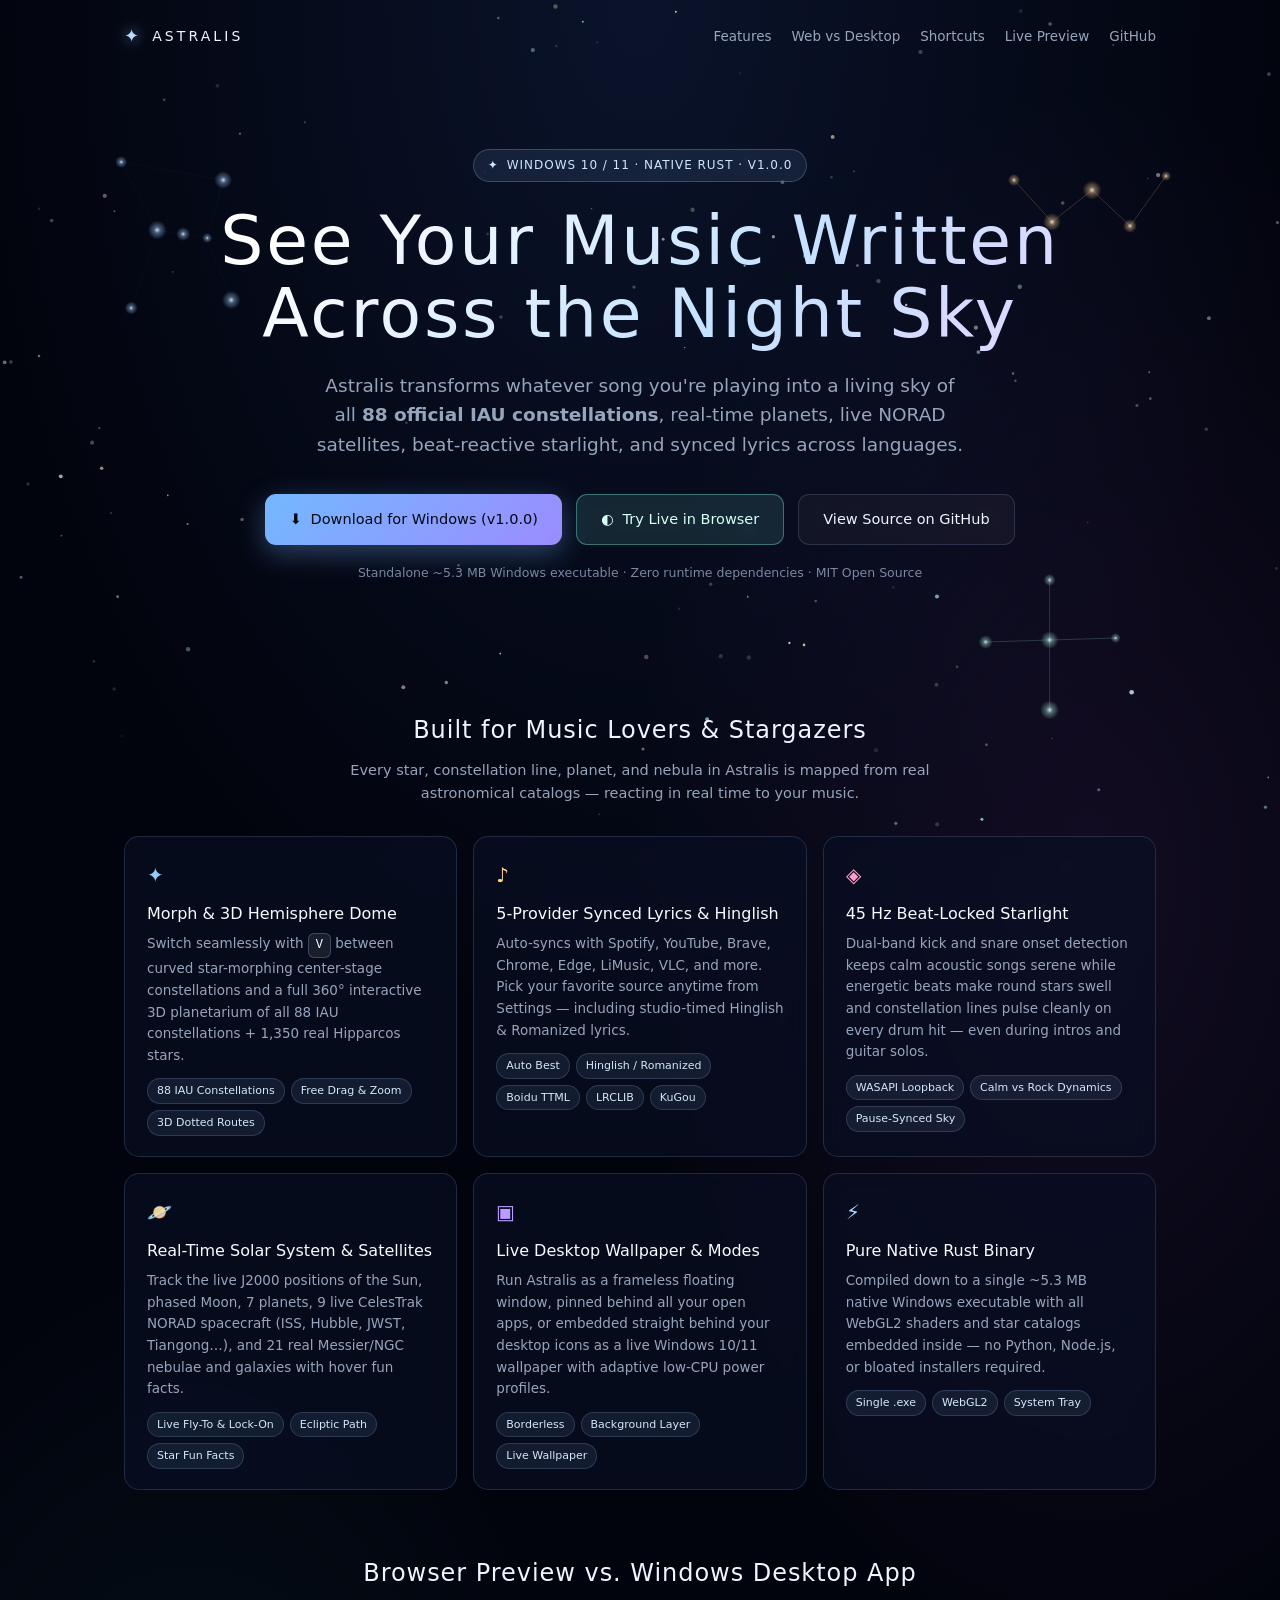
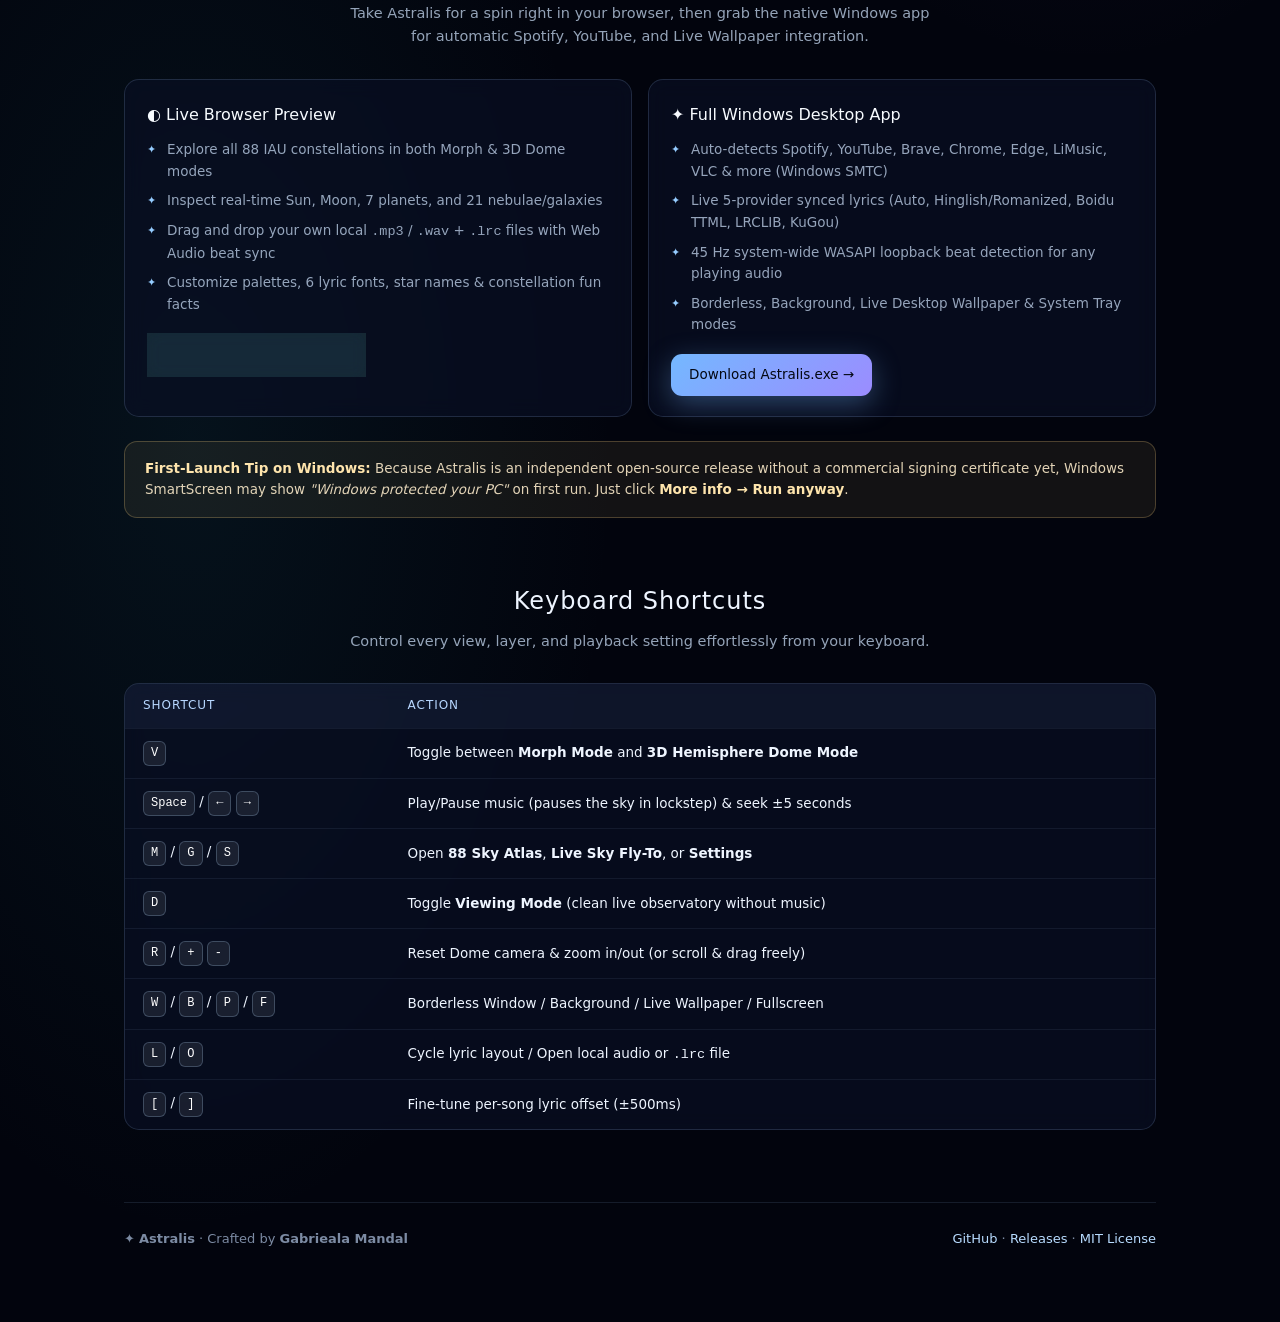
==== docs/index.html @ cbaee96d "Add Astralis website and live browser preview" ====
<!DOCTYPE html>
<html lang="en">
<head>
  <meta charset="UTF-8" />
  <meta name="viewport" content="width=device-width, initial-scale=1.0" />
  <title>✦ Astralis — Real-Time Celestial Observatory &amp; Music Visualizer</title>
  <meta name="description" content="Astralis transforms whatever music you're listening to into a living sky of all 88 official IAU constellations, real-time planets, live satellites, beat-reactive starlight, and multilingual synced lyrics." />
  <style>
    :root {
      --bg: #02040d;
      --bg-card: rgba(10, 16, 36, 0.68);
      --border: rgba(165, 205, 255, 0.16);
      --border-strong: rgba(175, 218, 255, 0.36);
      --text: #eef5ff;
      --text-muted: rgba(205, 224, 250, 0.72);
      --accent: #95ccff;
      --gold: #ffd485;
      --rose: #ff9ec7;
      --teal: #79f2de;
      --violet: #b99cff;
    }

    * { box-sizing: border-box; margin: 0; padding: 0; }

    html {
      scroll-behavior: smooth;
      background: var(--bg);
      color: var(--text);
      font-family: "Segoe UI Variable Display", "Segoe UI", system-ui, -apple-system, sans-serif;
    }

    body {
      min-height: 100vh;
      overflow-x: hidden;
      background:
        radial-gradient(ellipse 80% 55% at 50% 0%, rgba(36, 68, 138, 0.24), transparent 65%),
        radial-gradient(ellipse 60% 45% at 85% 30%, rgba(120, 62, 165, 0.14), transparent 60%),
        radial-gradient(ellipse 55% 45% at 15% 70%, rgba(30, 120, 135, 0.12), transparent 60%),
        var(--bg);
      line-height: 1.6;
    }

    #starfield {
      position: fixed;
      inset: 0;
      width: 100%;
      height: 100%;
      z-index: 0;
      pointer-events: none;
    }

    .page {
      position: relative;
      z-index: 1;
      max-width: 1080px;
      margin: 0 auto;
      padding: 0 24px 72px;
    }

    /* Top Nav */
    nav {
      display: flex;
      align-items: center;
      justify-content: space-between;
      padding: 22px 0;
      gap: 16px;
    }

    .brand {
      display: inline-flex;
      align-items: center;
      gap: 10px;
      text-decoration: none;
      color: var(--text);
      font-weight: 500;
      letter-spacing: 0.22em;
      font-size: 14px;
    }

    .brand-star {
      color: #b7dcff;
      font-size: 18px;
      text-shadow: 0 0 14px rgba(150, 210, 255, 0.85);
    }

    .nav-links {
      display: flex;
      align-items: center;
      gap: 20px;
      flex-wrap: wrap;
    }

    .nav-links a {
      color: var(--text-muted);
      text-decoration: none;
      font-size: 13.5px;
      transition: color 0.18s ease;
    }

    .nav-links a:hover { color: #ffffff; }

    /* Hero */
    .hero {
      text-align: center;
      padding: 76px 0 64px;
    }

    .pill-badge {
      display: inline-flex;
      align-items: center;
      gap: 8px;
      padding: 6px 14px;
      border-radius: 999px;
      background: rgba(135, 190, 255, 0.10);
      border: 1px solid rgba(165, 212, 255, 0.24);
      color: #cfe6ff;
      font-size: 12px;
      letter-spacing: 0.08em;
      text-transform: uppercase;
      margin-bottom: 22px;
      backdrop-filter: blur(8px);
    }

    h1 {
      font-size: clamp(40px, 7vw, 68px);
      font-weight: 300;
      letter-spacing: 0.04em;
      line-height: 1.08;
      margin-bottom: 20px;
      background: linear-gradient(135deg, #ffffff 15%, #c5e2ff 60%, #e7d4ff 100%);
      -webkit-background-clip: text;
      -webkit-text-fill-color: transparent;
    }

    .hero-sub {
      max-width: 650px;
      margin: 0 auto 34px;
      font-size: clamp(15.5px, 2vw, 18.5px);
      color: var(--text-muted);
      font-weight: 300;
    }

    .cta-row {
      display: flex;
      justify-content: center;
      flex-wrap: wrap;
      gap: 14px;
      margin-bottom: 18px;
    }

    .btn {
      display: inline-flex;
      align-items: center;
      justify-content: center;
      gap: 9px;
      padding: 13px 24px;
      border-radius: 11px;
      font-size: 14.5px;
      font-weight: 500;
      text-decoration: none;
      cursor: pointer;
      transition: transform 0.16s ease, box-shadow 0.18s ease, background 0.18s ease, border-color 0.18s ease;
    }

    .btn:hover { transform: translateY(-2px); }

    .btn-primary {
      background: linear-gradient(135deg, #74b8ff, #9b8cff);
      color: #040814;
      box-shadow: 0 8px 28px rgba(118, 178, 255, 0.34);
    }

    .btn-primary:hover {
      box-shadow: 0 12px 34px rgba(130, 190, 255, 0.50);
    }

    .btn-preview {
      background: rgba(120, 225, 210, 0.13);
      color: #d7fff8;
      border: 1px solid rgba(125, 240, 220, 0.38);
      backdrop-filter: blur(8px);
    }

    .btn-preview:hover {
      background: rgba(120, 225, 210, 0.22);
      border-color: rgba(155, 250, 235, 0.65);
    }

    .btn-ghost {
      background: rgba(255, 255, 255, 0.04);
      color: var(--text);
      border: 1px solid var(--border);
      backdrop-filter: blur(8px);
    }

    .btn-ghost:hover {
      background: rgba(255, 255, 255, 0.09);
      border-color: var(--border-strong);
    }

    .hero-meta {
      font-size: 12.5px;
      color: rgba(190, 212, 245, 0.62);
    }

    /* Glass Cards */
    .section {
      margin-top: 64px;
    }

    .section-title {
      font-size: 24px;
      font-weight: 400;
      letter-spacing: 0.04em;
      margin-bottom: 10px;
      text-align: center;
    }

    .section-desc {
      text-align: center;
      color: var(--text-muted);
      font-size: 14.5px;
      max-width: 600px;
      margin: 0 auto 30px;
    }

    .grid-3 {
      display: grid;
      grid-template-columns: repeat(auto-fit, minmax(290px, 1fr));
      gap: 16px;
    }

    .card {
      padding: 22px 22px 20px;
      border-radius: 15px;
      background: var(--bg-card);
      border: 1px solid var(--border);
      backdrop-filter: blur(10px);
      transition: border-color 0.2s ease, transform 0.2s ease;
    }

    .card:hover {
      border-color: var(--border-strong);
      transform: translateY(-2px);
    }

    .card-icon {
      font-size: 20px;
      margin-bottom: 10px;
      display: inline-block;
    }

    .card h3 {
      font-size: 16px;
      font-weight: 500;
      margin-bottom: 7px;
      color: #f7fbff;
    }

    .card p {
      font-size: 13.5px;
      color: var(--text-muted);
    }

    .chips {
      display: flex;
      flex-wrap: wrap;
      gap: 6px;
      margin-top: 12px;
    }

    .chip {
      font-size: 11px;
      padding: 3px 9px;
      border-radius: 999px;
      background: rgba(150, 195, 255, 0.09);
      border: 1px solid rgba(160, 205, 255, 0.18);
      color: #d3e7ff;
    }

    /* Comparison / Preview Box */
    .split-box {
      display: grid;
      grid-template-columns: repeat(auto-fit, minmax(300px, 1fr));
      gap: 16px;
    }

    .list {
      list-style: none;
      margin-top: 12px;
      display: grid;
      gap: 8px;
    }

    .list li {
      font-size: 13.5px;
      color: var(--text-muted);
      padding-left: 20px;
      position: relative;
    }

    .list li::before {
      content: "✦";
      position: absolute;
      left: 0;
      color: var(--accent);
      font-size: 11px;
      top: 2px;
    }

    /* Shortcuts Table */
    .table-wrap {
      overflow-x: auto;
      border-radius: 15px;
      background: var(--bg-card);
      border: 1px solid var(--border);
      backdrop-filter: blur(10px);
    }

    table {
      width: 100%;
      border-collapse: collapse;
      font-size: 13.5px;
    }

    th, td {
      padding: 12px 18px;
      text-align: left;
      border-bottom: 1px solid rgba(160, 200, 255, 0.08);
    }

    th {
      font-weight: 500;
      font-size: 12px;
      text-transform: uppercase;
      letter-spacing: 0.08em;
      color: #b7d7ff;
      background: rgba(135, 185, 255, 0.06);
    }

    tr:last-child td { border-bottom: none; }

    kbd {
      display: inline-block;
      padding: 2px 7px;
      border-radius: 6px;
      font-family: "Cascadia Mono", Consolas, monospace;
      font-size: 12px;
      background: rgba(255, 255, 255, 0.08);
      border: 1px solid rgba(180, 215, 255, 0.24);
      color: #ffffff;
    }

    /* SmartScreen Notice */
    .tip-box {
      margin-top: 24px;
      padding: 16px 20px;
      border-radius: 13px;
      background: rgba(255, 206, 118, 0.07);
      border: 1px solid rgba(255, 212, 130, 0.24);
      font-size: 13.5px;
      color: rgba(255, 238, 205, 0.88);
    }

    .tip-box strong { color: #ffe5ad; }

    footer {
      margin-top: 72px;
      padding-top: 26px;
      border-top: 1px solid rgba(160, 200, 255, 0.12);
      display: flex;
      flex-wrap: wrap;
      align-items: center;
      justify-content: space-between;
      gap: 12px;
      font-size: 13px;
      color: rgba(190, 212, 245, 0.65);
    }

    footer a {
      color: #b8dcff;
      text-decoration: none;
    }

    footer a:hover { text-decoration: underline; }
  </style>
</head>
<body>
  <canvas id="starfield" aria-hidden="true"></canvas>

  <div class="page">
    <nav>
      <a class="brand" href="#">
        <span class="brand-star">✦</span>
        <span>ASTRALIS</span>
      </a>
      <div class="nav-links">
        <a href="#features">Features</a>
        <a href="#preview">Web vs Desktop</a>
        <a href="#shortcuts">Shortcuts</a>
        <a href="./preview/index.html">Live Preview</a>
        <a href="https://github.com/Gabrieala/Astralis" target="_blank" rel="noopener">GitHub</a>
      </div>
    </nav>

    <header class="hero">
      <div class="pill-badge">
        <span>✦</span>
        <span id="version-badge">Windows 10 / 11 · Native Rust · v1.0.0</span>
      </div>
      <h1>See Your Music Written<br />Across the Night Sky</h1>
      <p class="hero-sub">
        Astralis transforms whatever song you're playing into a living sky of all
        <strong>88 official IAU constellations</strong>, real-time planets, live NORAD satellites,
        beat-reactive starlight, and synced lyrics across languages.
      </p>
      <div class="cta-row">
        <a id="btn-download-zip" class="btn btn-primary" href="https://github.com/Gabrieala/Astralis/releases/latest">
          <span>⬇</span>
          <span id="download-label">Download for Windows (v1.0.0)</span>
        </a>
        <a class="btn btn-preview" href="./preview/index.html">
          <span>◐</span>
          <span>Try Live in Browser</span>
        </a>
        <a class="btn btn-ghost" href="https://github.com/Gabrieala/Astralis" target="_blank" rel="noopener">
          <span>View Source on GitHub</span>
        </a>
      </div>
      <p class="hero-meta" id="release-meta">
        Standalone ~5.3 MB Windows executable · Zero runtime dependencies · MIT Open Source
      </p>
    </header>

    <section id="features" class="section">
      <h2 class="section-title">Built for Music Lovers &amp; Stargazers</h2>
      <p class="section-desc">
        Every star, constellation line, planet, and nebula in Astralis is mapped from real astronomical catalogs — reacting in real time to your music.
      </p>

      <div class="grid-3">
        <article class="card">
          <span class="card-icon" style="color:var(--accent)">✦</span>
          <h3>Morph &amp; 3D Hemisphere Dome</h3>
          <p>
            Switch seamlessly with <kbd>V</kbd> between curved star-morphing center-stage constellations and a full 360° interactive 3D planetarium of all 88 IAU constellations + 1,350 real Hipparcos stars.
          </p>
          <div class="chips">
            <span class="chip">88 IAU Constellations</span>
            <span class="chip">Free Drag &amp; Zoom</span>
            <span class="chip">3D Dotted Routes</span>
          </div>
        </article>

        <article class="card">
          <span class="card-icon" style="color:var(--gold)">♪</span>
          <h3>5-Provider Synced Lyrics &amp; Hinglish</h3>
          <p>
            Auto-syncs with Spotify, YouTube, Brave, Chrome, Edge, LiMusic, VLC, and more. Pick your favorite source anytime from Settings — including studio-timed Hinglish &amp; Romanized lyrics.
          </p>
          <div class="chips">
            <span class="chip">Auto Best</span>
            <span class="chip">Hinglish / Romanized</span>
            <span class="chip">Boidu TTML</span>
            <span class="chip">LRCLIB</span>
            <span class="chip">KuGou</span>
          </div>
        </article>

        <article class="card">
          <span class="card-icon" style="color:var(--rose)">◈</span>
          <h3>45 Hz Beat-Locked Starlight</h3>
          <p>
            Dual-band kick and snare onset detection keeps calm acoustic songs serene while energetic beats make round stars swell and constellation lines pulse cleanly on every drum hit — even during intros and guitar solos.
          </p>
          <div class="chips">
            <span class="chip">WASAPI Loopback</span>
            <span class="chip">Calm vs Rock Dynamics</span>
            <span class="chip">Pause-Synced Sky</span>
          </div>
        </article>

        <article class="card">
          <span class="card-icon" style="color:var(--teal)">🪐</span>
          <h3>Real-Time Solar System &amp; Satellites</h3>
          <p>
            Track the live J2000 positions of the Sun, phased Moon, 7 planets, 9 live CelesTrak NORAD spacecraft (ISS, Hubble, JWST, Tiangong…), and 21 real Messier/NGC nebulae and galaxies with hover fun facts.
          </p>
          <div class="chips">
            <span class="chip">Live Fly-To &amp; Lock-On</span>
            <span class="chip">Ecliptic Path</span>
            <span class="chip">Star Fun Facts</span>
          </div>
        </article>

        <article class="card">
          <span class="card-icon" style="color:var(--violet)">▣</span>
          <h3>Live Desktop Wallpaper &amp; Modes</h3>
          <p>
            Run Astralis as a frameless floating window, pinned behind all your open apps, or embedded straight behind your desktop icons as a live Windows 10/11 wallpaper with adaptive low-CPU power profiles.
          </p>
          <div class="chips">
            <span class="chip">Borderless</span>
            <span class="chip">Background Layer</span>
            <span class="chip">Live Wallpaper</span>
          </div>
        </article>

        <article class="card">
          <span class="card-icon" style="color:#a9d5ff">⚡</span>
          <h3>Pure Native Rust Binary</h3>
          <p>
            Compiled down to a single ~5.3 MB native Windows executable with all WebGL2 shaders and star catalogs embedded inside — no Python, Node.js, or bloated installers required.
          </p>
          <div class="chips">
            <span class="chip">Single .exe</span>
            <span class="chip">WebGL2</span>
            <span class="chip">System Tray</span>
          </div>
        </article>
      </div>
    </section>

    <section id="preview" class="section">
      <h2 class="section-title">Browser Preview vs. Windows Desktop App</h2>
      <p class="section-desc">
        Take Astralis for a spin right in your browser, then grab the native Windows app for automatic Spotify, YouTube, and Live Wallpaper integration.
      </p>

      <div class="split-box">
        <div class="card">
          <h3>◐ Live Browser Preview</h3>
          <ul class="list">
            <li>Explore all 88 IAU constellations in both Morph &amp; 3D Dome modes</li>
            <li>Inspect real-time Sun, Moon, 7 planets, and 21 nebulae/galaxies</li>
            <li>Drag and drop your own local <code>.mp3</code> / <code>.wav</code> + <code>.lrc</code> files with Web Audio beat sync</li>
            <li>Customize palettes, 6 lyric fonts, star names &amp; constellation fun facts</li>
          </ul>
          <div style="margin-top:18px;">
            <a class="btn btn-preview" href="./preview/index.html" style="padding:10px 18px;font-size:13.5px;">Launch Browser Preview →</a>
          </div>
        </div>

        <div class="card">
          <h3>✦ Full Windows Desktop App</h3>
          <ul class="list">
            <li>Auto-detects Spotify, YouTube, Brave, Chrome, Edge, LiMusic, VLC &amp; more (Windows SMTC)</li>
            <li>Live 5-provider synced lyrics (Auto, Hinglish/Romanized, Boidu TTML, LRCLIB, KuGou)</li>
            <li>45 Hz system-wide WASAPI loopback beat detection for any playing audio</li>
            <li>Borderless, Background, Live Desktop Wallpaper &amp; System Tray modes</li>
          </ul>
          <div style="margin-top:18px;">
            <a id="btn-download-exe" class="btn btn-primary" href="https://github.com/Gabrieala/Astralis/releases/latest" style="padding:10px 18px;font-size:13.5px;">Download Astralis.exe →</a>
          </div>
        </div>
      </div>

      <div class="tip-box">
        <strong>First-Launch Tip on Windows:</strong> Because Astralis is an independent open-source release without a commercial signing certificate yet, Windows SmartScreen may show <em>"Windows protected your PC"</em> on first run. Just click <strong>More info → Run anyway</strong>.
      </div>
    </section>

    <section id="shortcuts" class="section">
      <h2 class="section-title">Keyboard Shortcuts</h2>
      <p class="section-desc">Control every view, layer, and playback setting effortlessly from your keyboard.</p>
      <div class="table-wrap">
        <table>
          <thead>
            <tr>
              <th>Shortcut</th>
              <th>Action</th>
            </tr>
          </thead>
          <tbody>
            <tr><td><kbd>V</kbd></td><td>Toggle between <strong>Morph Mode</strong> and <strong>3D Hemisphere Dome Mode</strong></td></tr>
            <tr><td><kbd>Space</kbd> / <kbd>←</kbd> <kbd>→</kbd></td><td>Play/Pause music (pauses the sky in lockstep) &amp; seek ±5 seconds</td></tr>
            <tr><td><kbd>M</kbd> / <kbd>G</kbd> / <kbd>S</kbd></td><td>Open <strong>88 Sky Atlas</strong>, <strong>Live Sky Fly-To</strong>, or <strong>Settings</strong></td></tr>
            <tr><td><kbd>D</kbd></td><td>Toggle <strong>Viewing Mode</strong> (clean live observatory without music)</td></tr>
            <tr><td><kbd>R</kbd> / <kbd>+</kbd> <kbd>-</kbd></td><td>Reset Dome camera &amp; zoom in/out (or scroll &amp; drag freely)</td></tr>
            <tr><td><kbd>W</kbd> / <kbd>B</kbd> / <kbd>P</kbd> / <kbd>F</kbd></td><td>Borderless Window / Background / Live Wallpaper / Fullscreen</td></tr>
            <tr><td><kbd>L</kbd> / <kbd>O</kbd></td><td>Cycle lyric layout / Open local audio or <code>.lrc</code> file</td></tr>
            <tr><td><kbd>[</kbd> / <kbd>]</kbd></td><td>Fine-tune per-song lyric offset (±500ms)</td></tr>
          </tbody>
        </table>
      </div>
    </section>

    <footer>
      <span>✦ <strong>Astralis</strong> · Crafted by <strong>Gabrieala Mandal</strong></span>
      <span>
        <a href="https://github.com/Gabrieala/Astralis" target="_blank" rel="noopener">GitHub</a> ·
        <a href="https://github.com/Gabrieala/Astralis/releases" target="_blank" rel="noopener">Releases</a> ·
        <a href="https://github.com/Gabrieala/Astralis/blob/main/LICENSE" target="_blank" rel="noopener">MIT License</a>
      </span>
    </footer>
  </div>

  <script>
    // Subtle interactive celestial starfield + constellation background
    (() => {
      const canvas = document.getElementById("starfield");
      const ctx = canvas.getContext("2d");
      let w = 0, h = 0, dpr = 1;
      let mx = 0, my = 0, tx = 0, ty = 0;

      const stars = [];
      const HERO_PATTERNS = [
        // Orion-inspired left cluster
        {
          cx: 0.14, cy: 0.26, color: "rgba(155, 205, 255, ",
          pts: [[-58,-72],[44,-54],[-22,-4],[4,0],[28,4],[-48,74],[52,66]],
          edges: [[0,2],[1,4],[2,3],[3,4],[2,5],[4,6],[0,1]]
        },
        // Cassiopeia-inspired right cluster
        {
          cx: 0.85, cy: 0.22, color: "rgba(255, 210, 145, ",
          pts: [[-74,-18],[-36,24],[4,-8],[42,28],[78,-22]],
          edges: [[0,1],[1,2],[2,3],[3,4]]
        },
        // Cygnus-inspired lower right cluster
        {
          cx: 0.82, cy: 0.72, color: "rgba(165, 240, 225, ",
          pts: [[0,-68],[0,-8],[0,62],[-64,-6],[66,-10]],
          edges: [[0,1],[1,2],[3,1],[1,4]]
        },
      ];

      function resize() {
        dpr = Math.min(window.devicePixelRatio || 1, 2);
        w = window.innerWidth;
        h = window.innerHeight;
        canvas.width = Math.floor(w * dpr);
        canvas.height = Math.floor(h * dpr);
        ctx.setTransform(dpr, 0, 0, dpr, 0, 0);
        if (stars.length === 0) {
          const count = Math.min(180, Math.max(90, Math.floor((w * h) / 9500)));
          const hues = ["#cfe4ff", "#ffffff", "#ffe6ba", "#ffd0e3", "#b8f7eb"];
          for (let i = 0; i < count; i++) {
            stars.push({
              x: Math.random(),
              y: Math.random(),
              r: 0.6 + Math.random() * 1.7,
              a: 0.22 + Math.random() * 0.65,
              sp: 0.8 + Math.random() * 2.2,
              ph: Math.random() * Math.PI * 2,
              col: hues[i % hues.length],
              depth: 0.3 + Math.random() * 0.9,
            });
          }
        }
      }

      window.addEventListener("resize", resize);
      window.addEventListener("pointermove", (e) => {
        tx = (e.clientX / Math.max(1, w) - 0.5) * 24;
        ty = (e.clientY / Math.max(1, h) - 0.5) * 18;
      });
      resize();

      let meteor = null;
      let nextMeteorAt = performance.now() + 3500;

      function tick(now) {
        const t = now * 0.001;
        mx += (tx - mx) * 0.05;
        my += (ty - my) * 0.05;

        ctx.clearRect(0, 0, w, h);

        // Soft background stars
        for (const s of stars) {
          const px = s.x * w - mx * s.depth * 0.5;
          const py = s.y * h - my * s.depth * 0.5;
          const tw = 0.72 + 0.28 * Math.sin(t * s.sp + s.ph);
          ctx.globalAlpha = s.a * tw;
          ctx.fillStyle = s.col;
          ctx.beginPath();
          ctx.arc(px, py, s.r, 0, Math.PI * 2);
          ctx.fill();
        }

        // Delicate ambient constellation vignettes
        const scale = Math.min(1.0, w / 1100);
        for (const p of HERO_PATTERNS) {
          const ox = p.cx * w - mx * 0.9;
          const oy = p.cy * h - my * 0.9;
          ctx.strokeStyle = p.color + "0.22)";
          ctx.lineWidth = 1;
          ctx.beginPath();
          for (const [a, b] of p.edges) {
            ctx.moveTo(ox + p.pts[a][0] * scale, oy + p.pts[a][1] * scale);
            ctx.lineTo(ox + p.pts[b][0] * scale, oy + p.pts[b][1] * scale);
          }
          ctx.stroke();

          for (let i = 0; i < p.pts.length; i++) {
            const x = ox + p.pts[i][0] * scale;
            const y = oy + p.pts[i][1] * scale;
            const pulse = 0.82 + 0.26 * Math.sin(t * 2.1 + i * 1.3);
            const g = ctx.createRadialGradient(x, y, 0, x, y, 9 * pulse);
            g.addColorStop(0, "rgba(255,255,255,0.95)");
            g.addColorStop(0.35, p.color + "0.45)");
            g.addColorStop(1, p.color + "0)");
            ctx.globalAlpha = 0.9;
            ctx.fillStyle = g;
            ctx.beginPath();
            ctx.arc(x, y, 9 * pulse, 0, Math.PI * 2);
            ctx.fill();
          }
        }

        // Occasional shooting star
        if (!meteor && now > nextMeteorAt) {
          meteor = {
            x: (0.15 + Math.random() * 0.7) * w,
            y: (0.05 + Math.random() * 0.35) * h,
            vx: 540 + Math.random() * 260,
            vy: 220 + Math.random() * 140,
            born: now,
            life: 620,
          };
          nextMeteorAt = now + 5200 + Math.random() * 6500;
        }
        if (meteor) {
          const p = (now - meteor.born) / meteor.life;
          if (p >= 1) {
            meteor = null;
          } else {
            const dt = (now - meteor.born) * 0.001;
            const x = meteor.x + meteor.vx * dt;
            const y = meteor.y + meteor.vy * dt;
            const fade = Math.sin(p * Math.PI);
            const grad = ctx.createLinearGradient(x, y, x - meteor.vx * 0.14, y - meteor.vy * 0.14);
            grad.addColorStop(0, `rgba(255, 250, 240, ${fade * 0.85})`);
            grad.addColorStop(1, "rgba(140, 200, 255, 0)");
            ctx.globalAlpha = 1;
            ctx.strokeStyle = grad;
            ctx.lineWidth = 1.6;
            ctx.beginPath();
            ctx.moveTo(x, y);
            ctx.lineTo(x - meteor.vx * 0.14, y - meteor.vy * 0.14);
            ctx.stroke();
          }
        }

        ctx.globalAlpha = 1;
        requestAnimationFrame(tick);
      }
      requestAnimationFrame(tick);
    })();

    // Auto-populate the latest GitHub Release download links & version badge
    (async () => {
      try {
        const res = await fetch("https://api.github.com/repos/Gabrieala/Astralis/releases/latest");
        if (!res.ok) return;
        const rel = await res.json();
        const tag = rel.tag_name || "v1.0.0";
        const assets = Array.isArray(rel.assets) ? rel.assets : [];
        const zip = assets.find((a) => /\.zip$/i.test(a.name));
        const exe = assets.find((a) => /\.exe$/i.test(a.name));

        const badge = document.getElementById("version-badge");
        if (badge) badge.textContent = `Windows 10 / 11 · Native Rust · ${tag}`;

        const dlLabel = document.getElementById("download-label");
        const dlZip = document.getElementById("btn-download-zip");
        if (dlLabel) dlLabel.textContent = `Download for Windows (${tag})`;
        if (dlZip && zip && zip.browser_download_url) dlZip.href = zip.browser_download_url;

        const dlExe = document.getElementById("btn-download-exe");
        if (dlExe && exe && exe.browser_download_url) dlExe.href = exe.browser_download_url;

        const meta = document.getElementById("release-meta");
        if (meta && zip && exe) {
          const zipMb = (zip.size / (1024 * 1024)).toFixed(1);
          const exeMb = (exe.size / (1024 * 1024)).toFixed(1);
          meta.textContent = `${zipMb} MB zip (${exeMb} MB standalone .exe) · Zero dependencies · MIT Open Source`;
        }
      } catch {}
    })();
  </script>
</body>
</html>
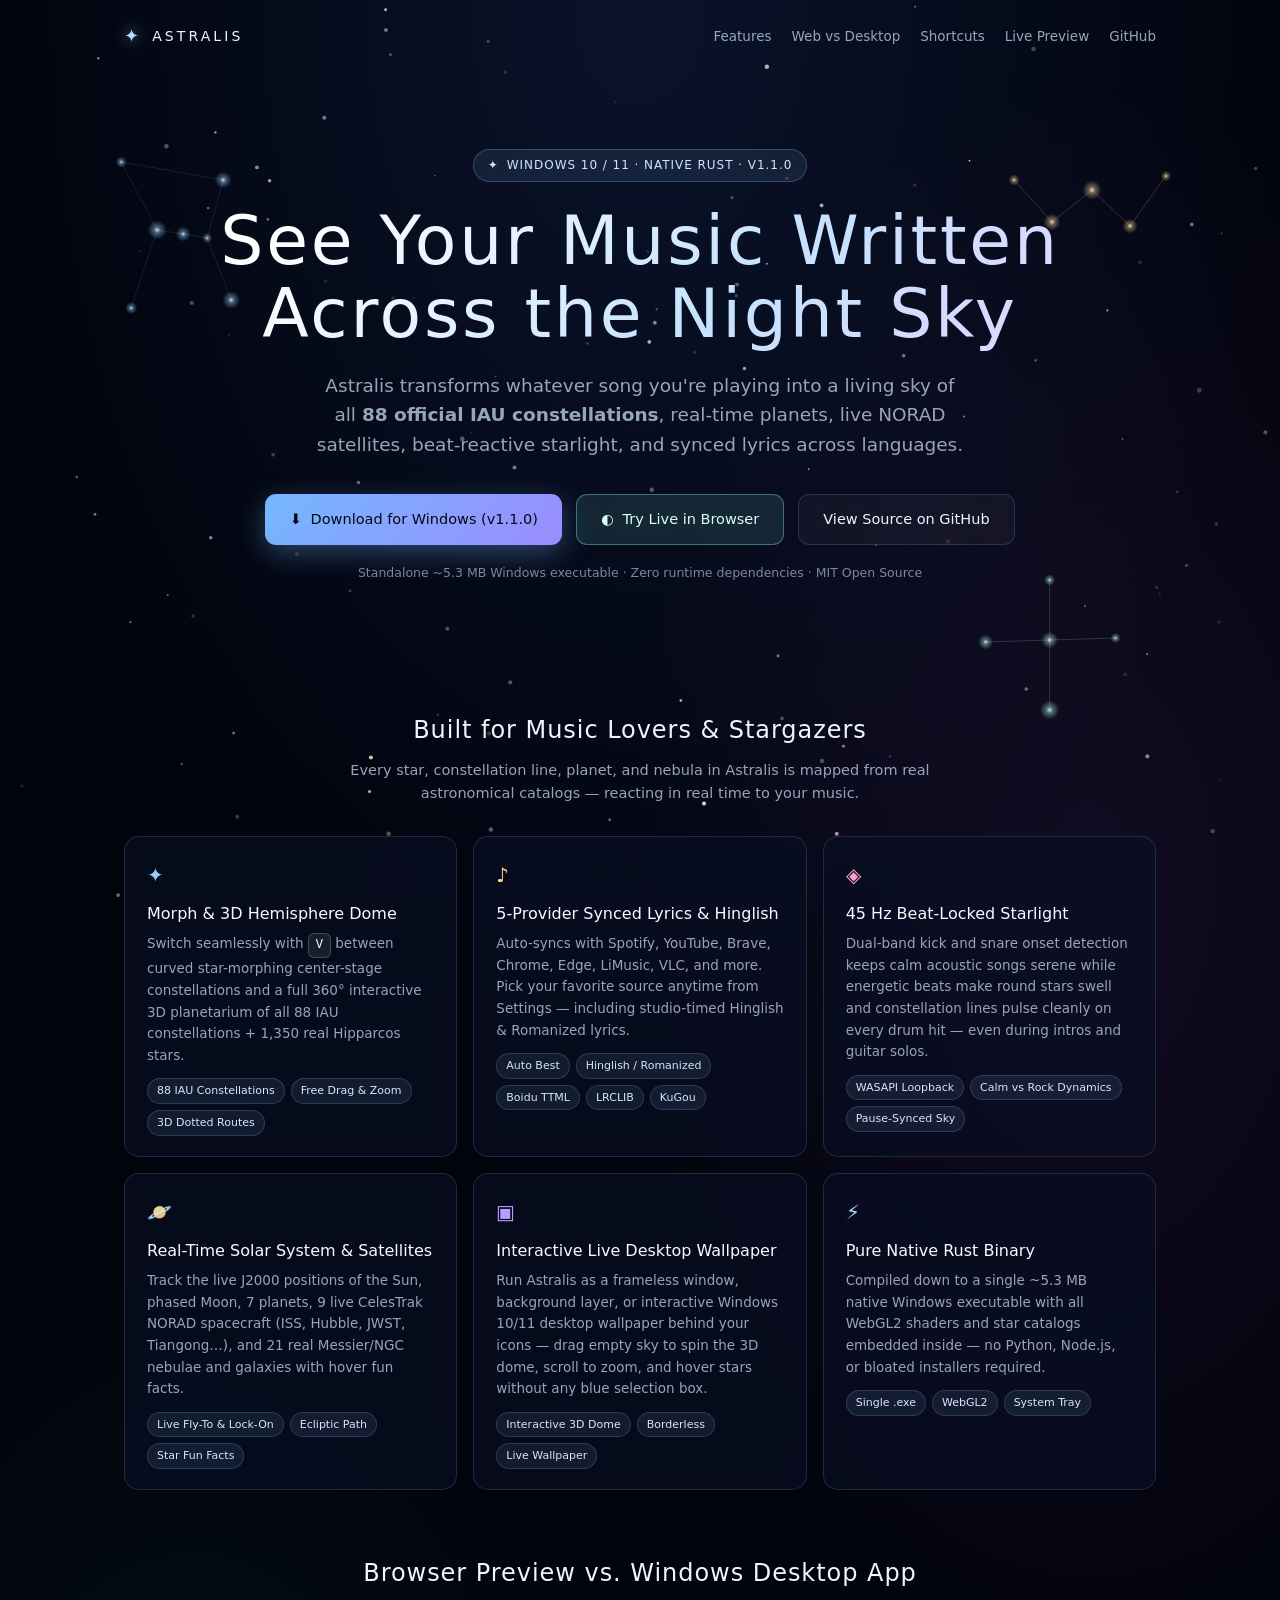
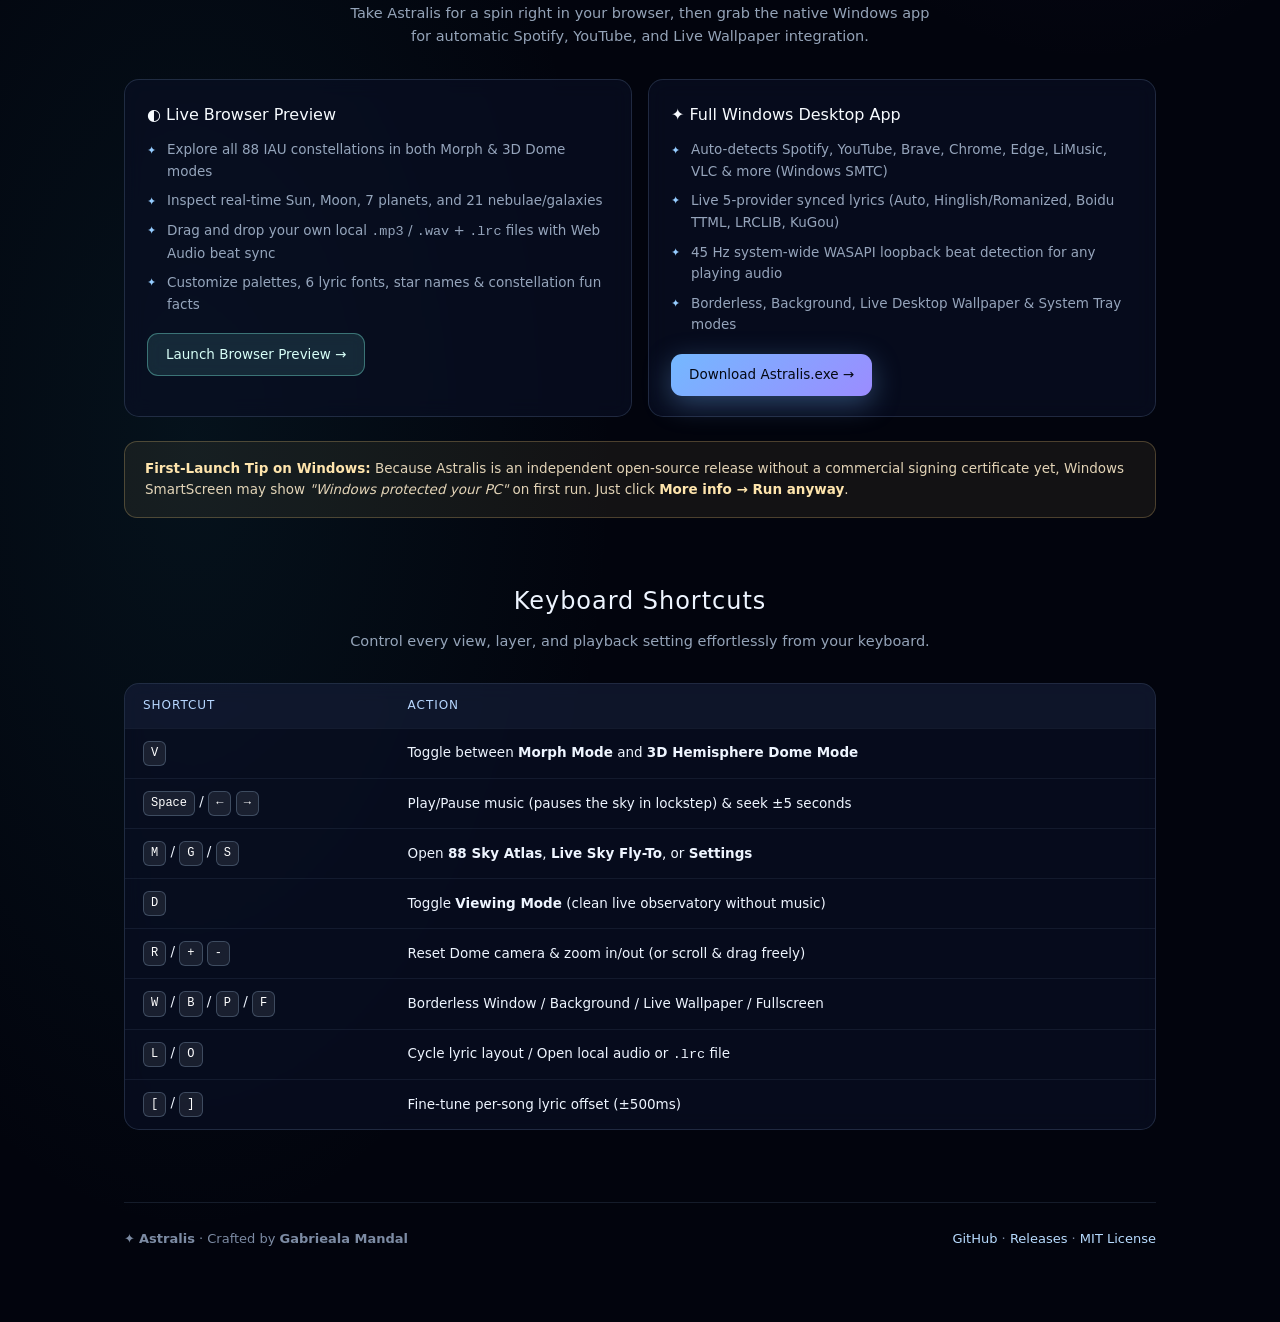
==== commit 5b465eb3: "Add interactive desktop wallpaper mode and Astralis app icon (v1.1.0)" ====
--- a/docs/index.html
+++ b/docs/index.html
@@ -4,6 +4,8 @@
   <meta charset="UTF-8" />
   <meta name="viewport" content="width=device-width, initial-scale=1.0" />
   <title>✦ Astralis — Real-Time Celestial Observatory &amp; Music Visualizer</title>
+  <link rel="icon" type="image/png" href="favicon.png" />
+  <link rel="shortcut icon" href="favicon.ico" />
   <meta name="description" content="Astralis transforms whatever music you're listening to into a living sky of all 88 official IAU constellations, real-time planets, live satellites, beat-reactive starlight, and multilingual synced lyrics." />
   <style>
     :root {
@@ -406,7 +408,7 @@
     <header class="hero">
       <div class="pill-badge">
         <span>✦</span>
-        <span id="version-badge">Windows 10 / 11 · Native Rust · v1.0.0</span>
+        <span id="version-badge">Windows 10 / 11 · Native Rust · v1.1.0</span>
       </div>
       <h1>See Your Music Written<br />Across the Night Sky</h1>
       <p class="hero-sub">
@@ -417,7 +419,7 @@
       <div class="cta-row">
         <a id="btn-download-zip" class="btn btn-primary" href="https://github.com/Gabrieala/Astralis/releases/latest">
           <span>⬇</span>
-          <span id="download-label">Download for Windows (v1.0.0)</span>
+          <span id="download-label">Download for Windows (v1.1.0)</span>
         </a>
         <a class="btn btn-preview" href="./preview/index.html">
           <span>◐</span>
@@ -495,13 +497,13 @@
 
         <article class="card">
           <span class="card-icon" style="color:var(--violet)">▣</span>
-          <h3>Live Desktop Wallpaper &amp; Modes</h3>
+          <h3>Interactive Live Desktop Wallpaper</h3>
           <p>
-            Run Astralis as a frameless floating window, pinned behind all your open apps, or embedded straight behind your desktop icons as a live Windows 10/11 wallpaper with adaptive low-CPU power profiles.
+            Run Astralis as a frameless window, background layer, or interactive Windows 10/11 desktop wallpaper behind your icons — drag empty sky to spin the 3D dome, scroll to zoom, and hover stars without any blue selection box.
           </p>
           <div class="chips">
+            <span class="chip">Interactive 3D Dome</span>
             <span class="chip">Borderless</span>
-            <span class="chip">Background Layer</span>
             <span class="chip">Live Wallpaper</span>
           </div>
         </article>
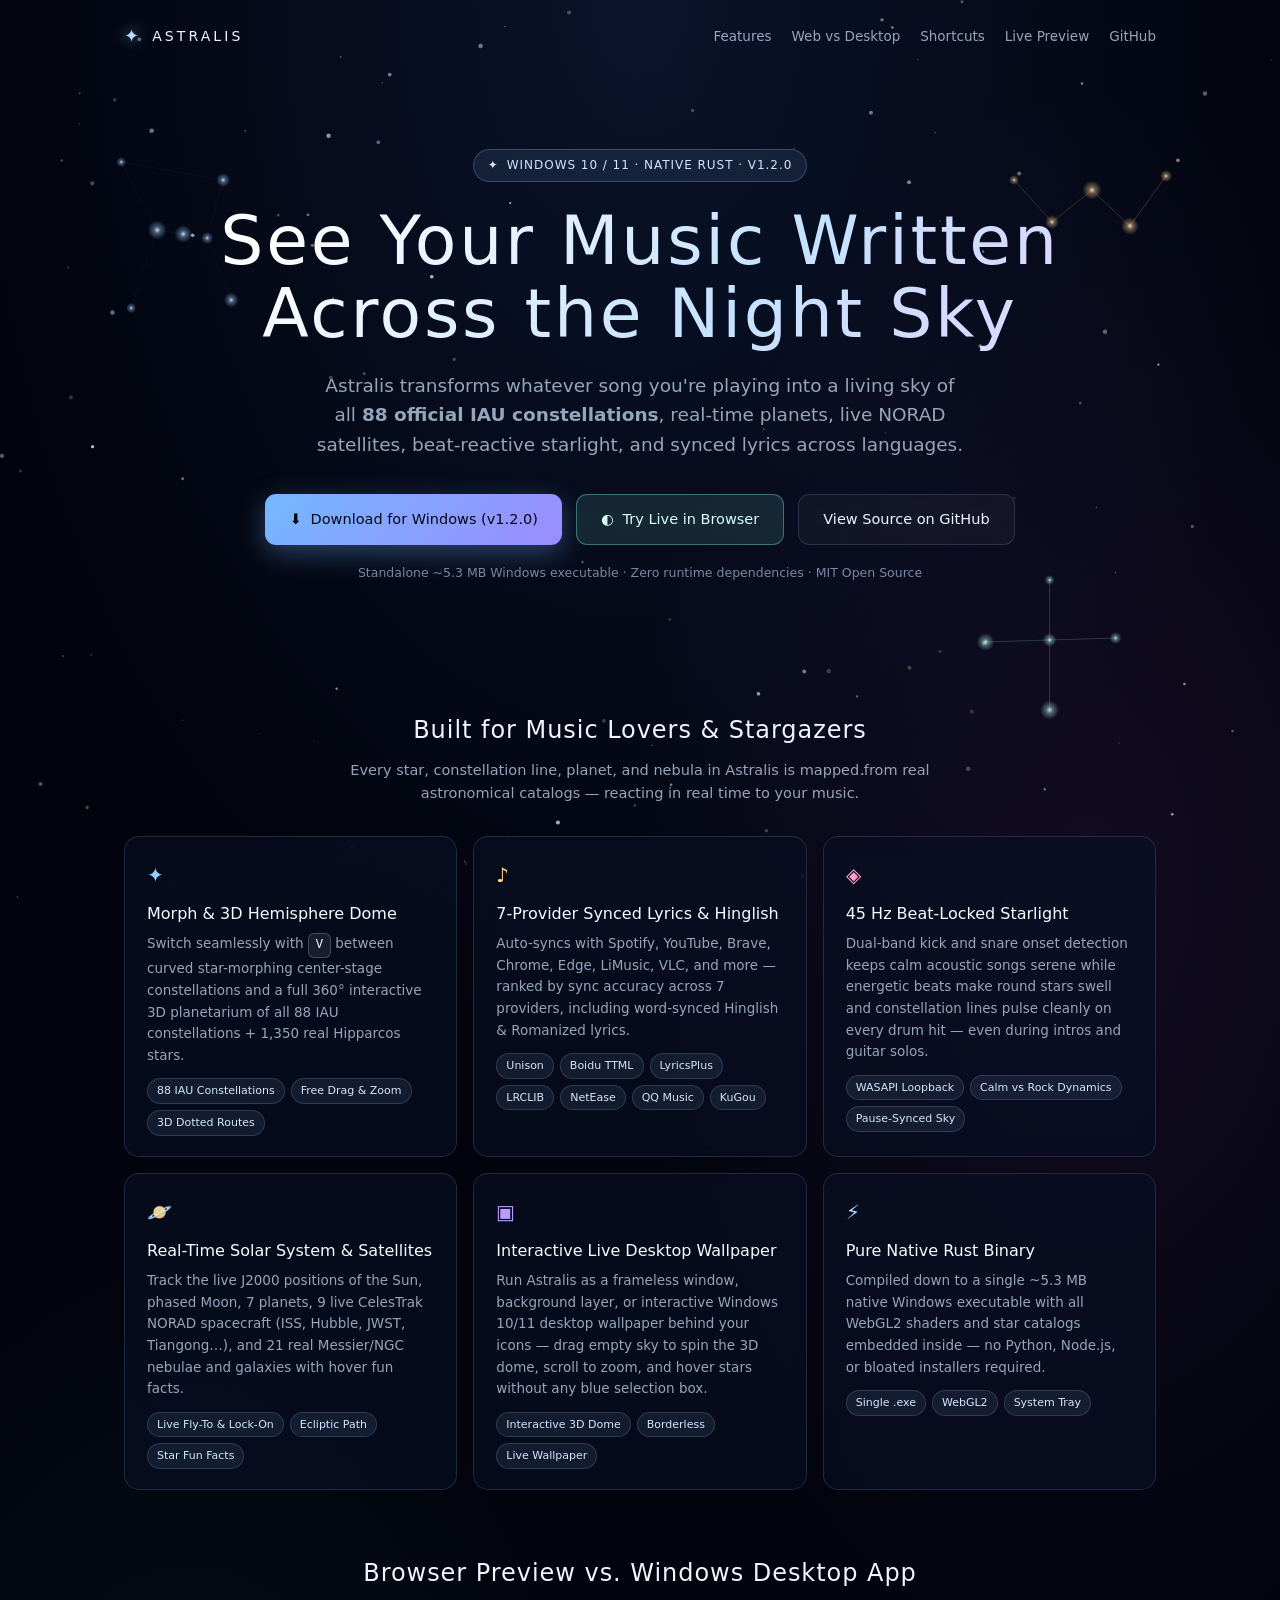
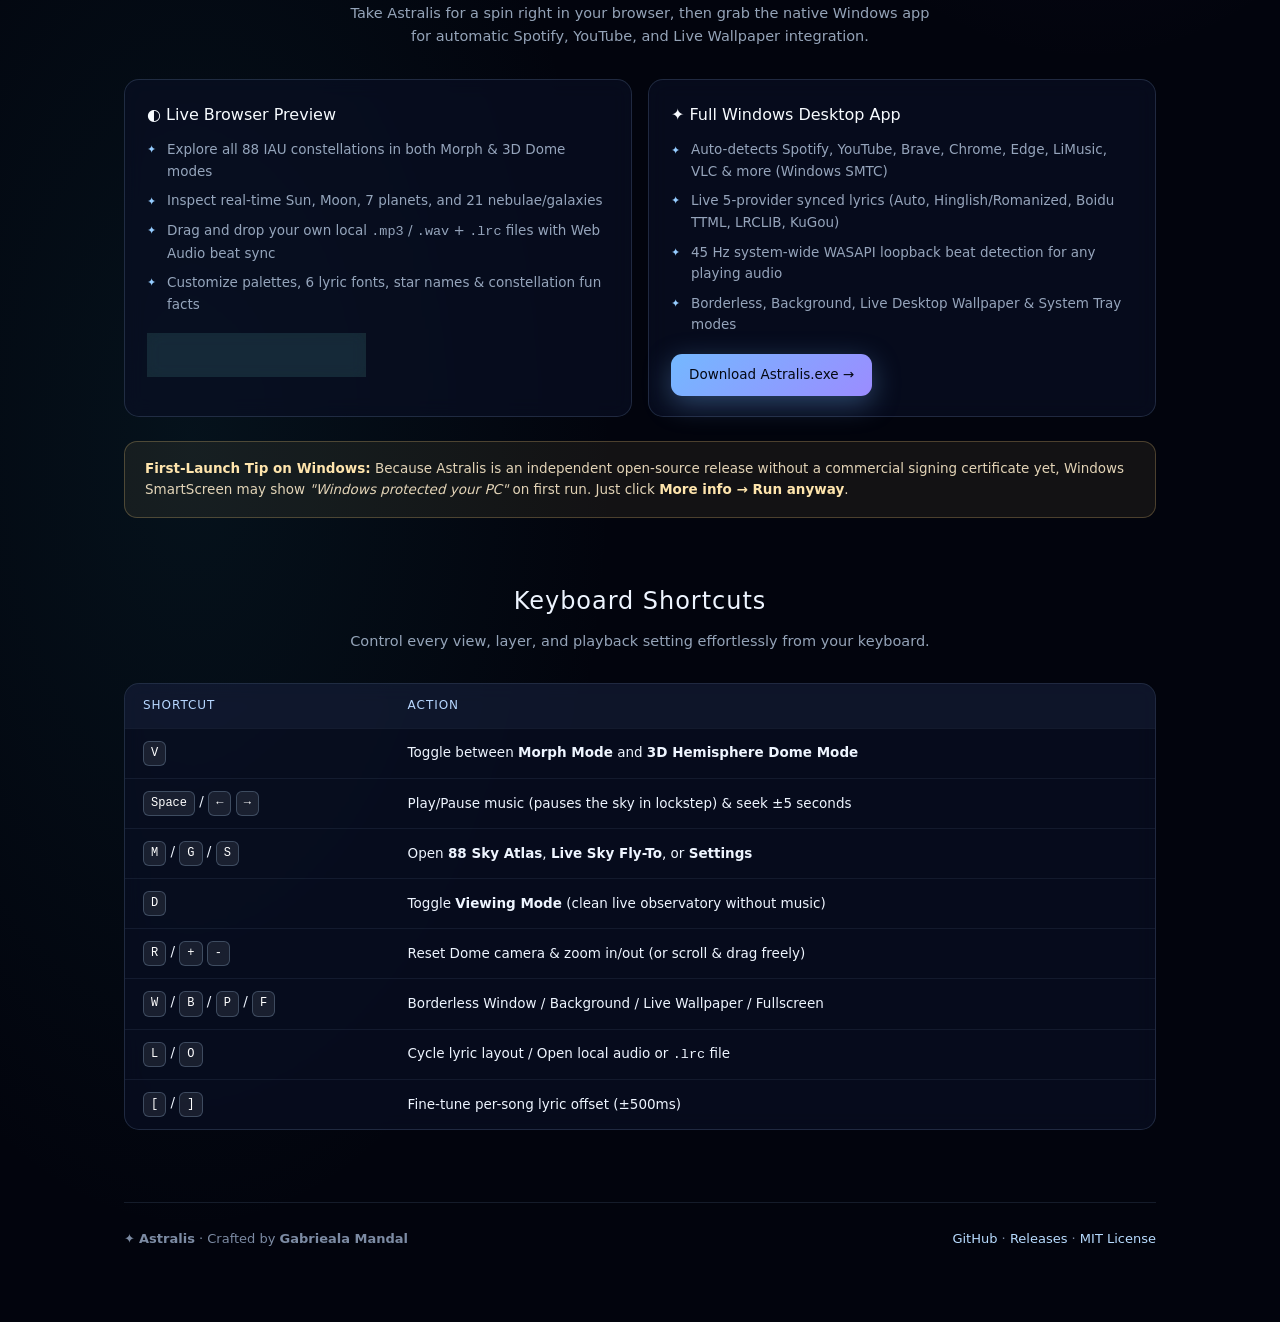
==== commit 71a52a32: "Add AGC audio lock, reactive dome dynamics, and 7-provider synced lyrics (v1.2.0)" ====
--- a/docs/index.html
+++ b/docs/index.html
@@ -408,7 +408,7 @@
     <header class="hero">
       <div class="pill-badge">
         <span>✦</span>
-        <span id="version-badge">Windows 10 / 11 · Native Rust · v1.1.0</span>
+        <span id="version-badge">Windows 10 / 11 · Native Rust · v1.2.0</span>
       </div>
       <h1>See Your Music Written<br />Across the Night Sky</h1>
       <p class="hero-sub">
@@ -419,7 +419,7 @@
       <div class="cta-row">
         <a id="btn-download-zip" class="btn btn-primary" href="https://github.com/Gabrieala/Astralis/releases/latest">
           <span>⬇</span>
-          <span id="download-label">Download for Windows (v1.1.0)</span>
+          <span id="download-label">Download for Windows (v1.2.0)</span>
         </a>
         <a class="btn btn-preview" href="./preview/index.html">
           <span>◐</span>
@@ -456,15 +456,17 @@
 
         <article class="card">
           <span class="card-icon" style="color:var(--gold)">♪</span>
-          <h3>5-Provider Synced Lyrics &amp; Hinglish</h3>
+          <h3>7-Provider Synced Lyrics &amp; Hinglish</h3>
           <p>
-            Auto-syncs with Spotify, YouTube, Brave, Chrome, Edge, LiMusic, VLC, and more. Pick your favorite source anytime from Settings — including studio-timed Hinglish &amp; Romanized lyrics.
+            Auto-syncs with Spotify, YouTube, Brave, Chrome, Edge, LiMusic, VLC, and more — ranked by sync accuracy across 7 providers, including word-synced Hinglish &amp; Romanized lyrics.
           </p>
           <div class="chips">
-            <span class="chip">Auto Best</span>
-            <span class="chip">Hinglish / Romanized</span>
+            <span class="chip">Unison</span>
             <span class="chip">Boidu TTML</span>
+            <span class="chip">LyricsPlus</span>
             <span class="chip">LRCLIB</span>
+            <span class="chip">NetEase</span>
+            <span class="chip">QQ Music</span>
             <span class="chip">KuGou</span>
           </div>
         </article>
